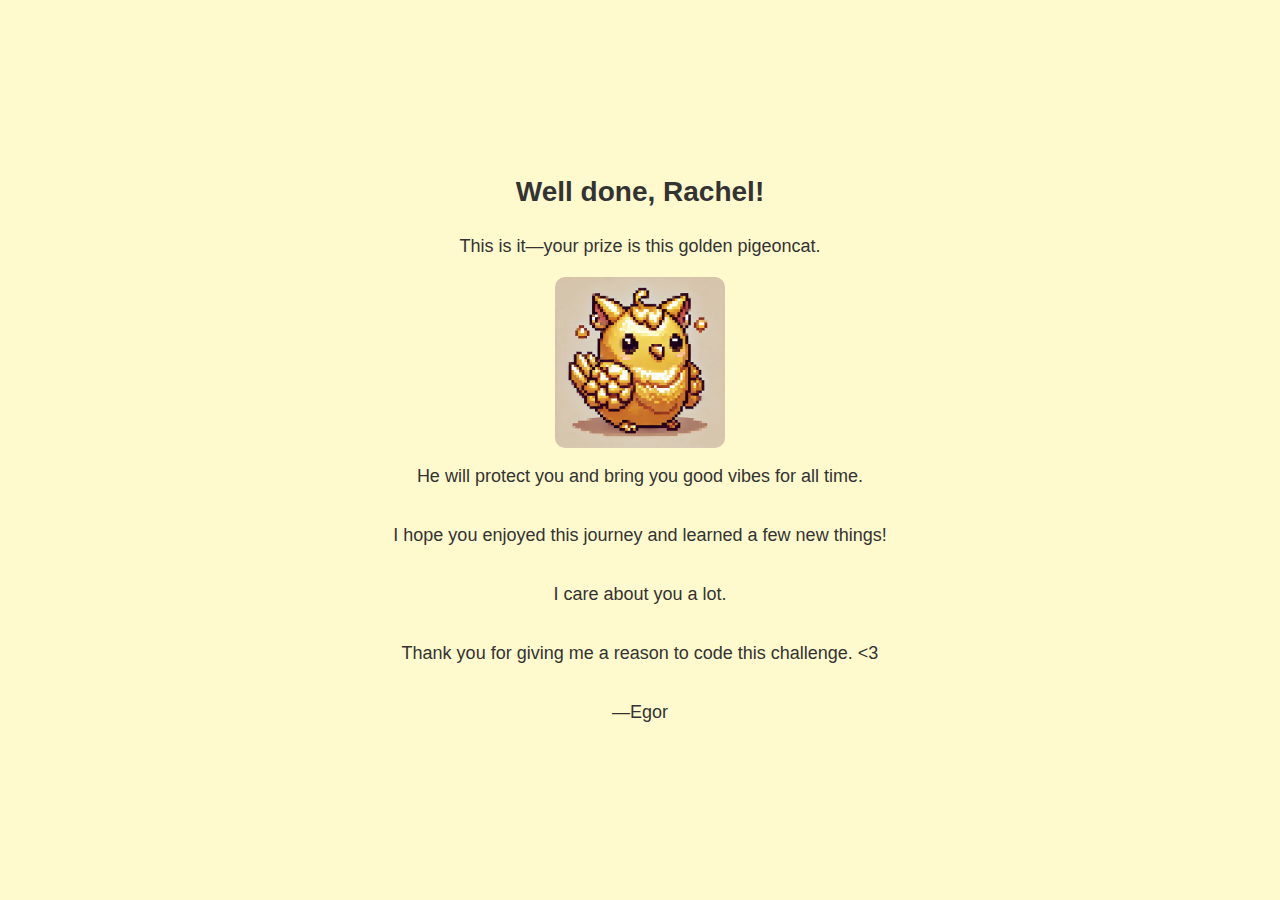
==== pigeoncat.html @ 217994b5 "Update pigeoncat.html" ====
<!DOCTYPE html>
<html lang="en">
<head>
    <meta charset="UTF-8">
    <meta name="viewport" content="width=device-width, initial-scale=1.0">
    <title>Pigeoncat Prize</title>
    <link rel="stylesheet" href="styles.css">
</head>
<body class="pigeoncat-page">
    <div class="content">
        <h1>Well done, Rachel!</h1>
        <p>This is it—your prize is this golden pigeoncat.</p>
        <img src="assets/pigeoncat.webp" alt="Golden Pigeoncat" class="pigeoncat-image">
        <p>He will protect you and bring you good vibes for all time.</p>
        <p>I hope you enjoyed this journey and learned a few new things!</p>
        <p>I care about you a lot.</p>
        <p>Thank you for giving me a reason to code this challenge. <3</p>
        <p>—Egor</p>
    </div>
</body>
</html>
---- styles.css ----
/* Set a soft pastel pink background for the main page */
body {
    background-color: #ffe4e1;
    font-family: Arial, sans-serif;
    display: flex;
    align-items: center;
    justify-content: center;
    height: 100vh;
    margin: 0;
}

/* Background for the pigeoncat page */
body.pigeoncat-page {
    background-color: #fffacd; /* Soft pastel yellow */
    font-family: Arial, sans-serif;
    display: flex;
    align-items: center;
    justify-content: center;
    height: 100vh;
    margin: 0;
    text-align: center;
}

/* Center the content both horizontally and vertically */
.content {
    display: flex;
    flex-direction: column;
    align-items: center;
    text-align: center;
}

/* Style for the main page image, making it three times smaller */
.header-image {
    max-width: 33.33%; /* scales the image to one-third of its original width */
    height: auto;
    margin-bottom: 20px;
}

/* Style for the password label */
.password-label {
    color: #ff69b4; /* Soft pink color */
    font-size: 18px;
    font-weight: bold;
    margin-bottom: 5px;
}

/* Style for the text field */
.text-field {
    padding: 10px;
    font-size: 16px;
    width: 80%;
    max-width: 400px;
    border: 1px solid #ccc;
    border-radius: 5px;
    margin-bottom: 10px; /* Adds a bit of spacing below the input field */
}

/* Style for the submit button */
button {
    padding: 10px 20px;
    font-size: 16px;
    border: none;
    border-radius: 5px;
    cursor: pointer;
    background-color: #ff9999;
    color: white;
    font-weight: bold;
}

/* Style for the result message */
#result-message {
    margin-top: 20px;
    font-weight: bold;
}

/* Styling for the congratulatory message on the pigeoncat page */
h1 {
    color: #333333;
    font-size: 28px;
    margin-bottom: 10px;
}

p {
    color: #333333;
    font-size: 18px;
    margin-bottom: 20px;
}

/* Style for the pigeoncat image */
.pigeoncat-image {
    max-width: 16.67%; /* Resize as needed */
    height: auto;
    border-radius: 10px;
}
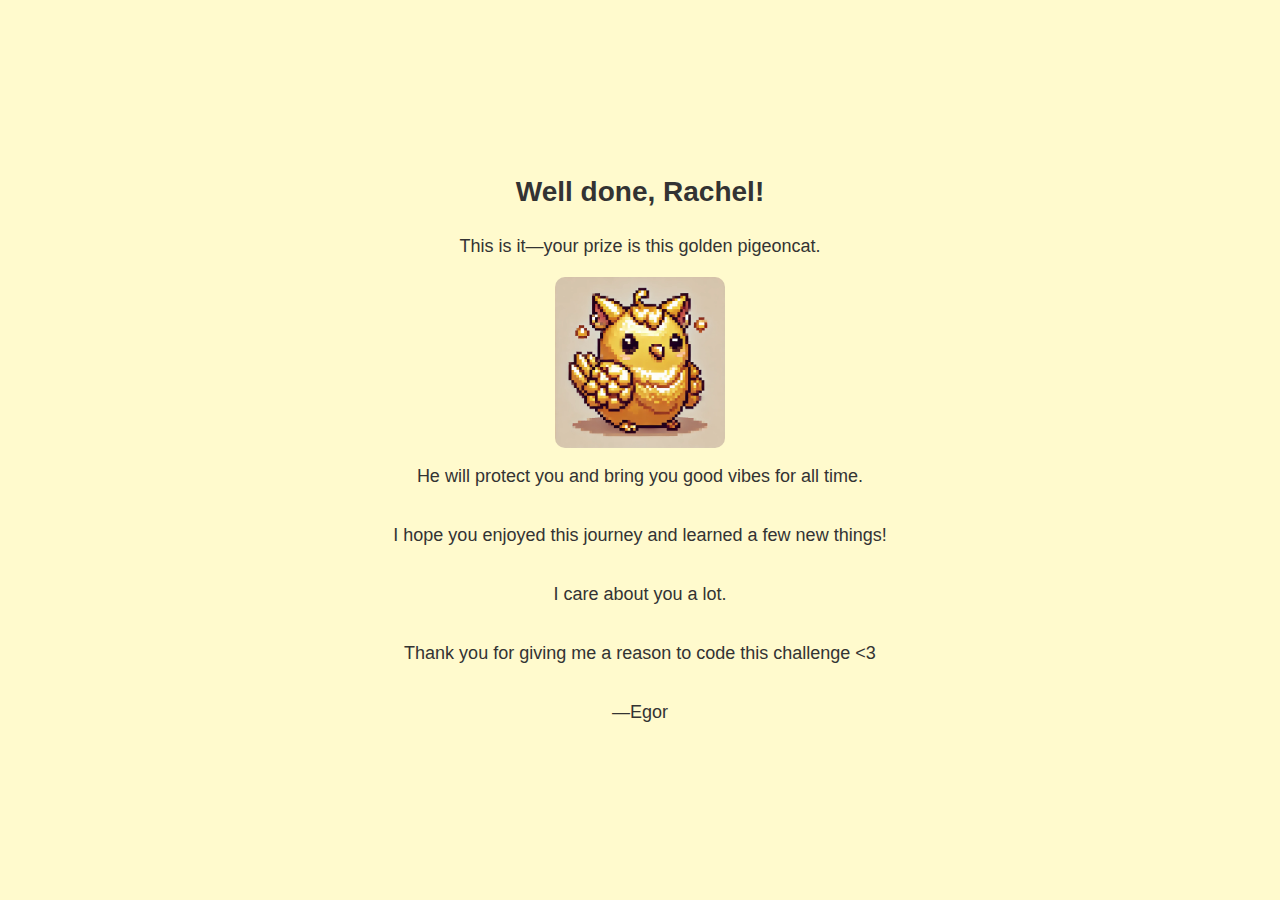
==== commit d7d51a29: "Update pigeoncat.html" ====
--- a/pigeoncat.html
+++ b/pigeoncat.html
@@ -14,7 +14,7 @@
         <p>He will protect you and bring you good vibes for all time.</p>
         <p>I hope you enjoyed this journey and learned a few new things!</p>
         <p>I care about you a lot.</p>
-        <p>Thank you for giving me a reason to code this challenge. <3</p>
+        <p>Thank you for giving me a reason to code this challenge <3</p>
         <p>—Egor</p>
     </div>
 </body>
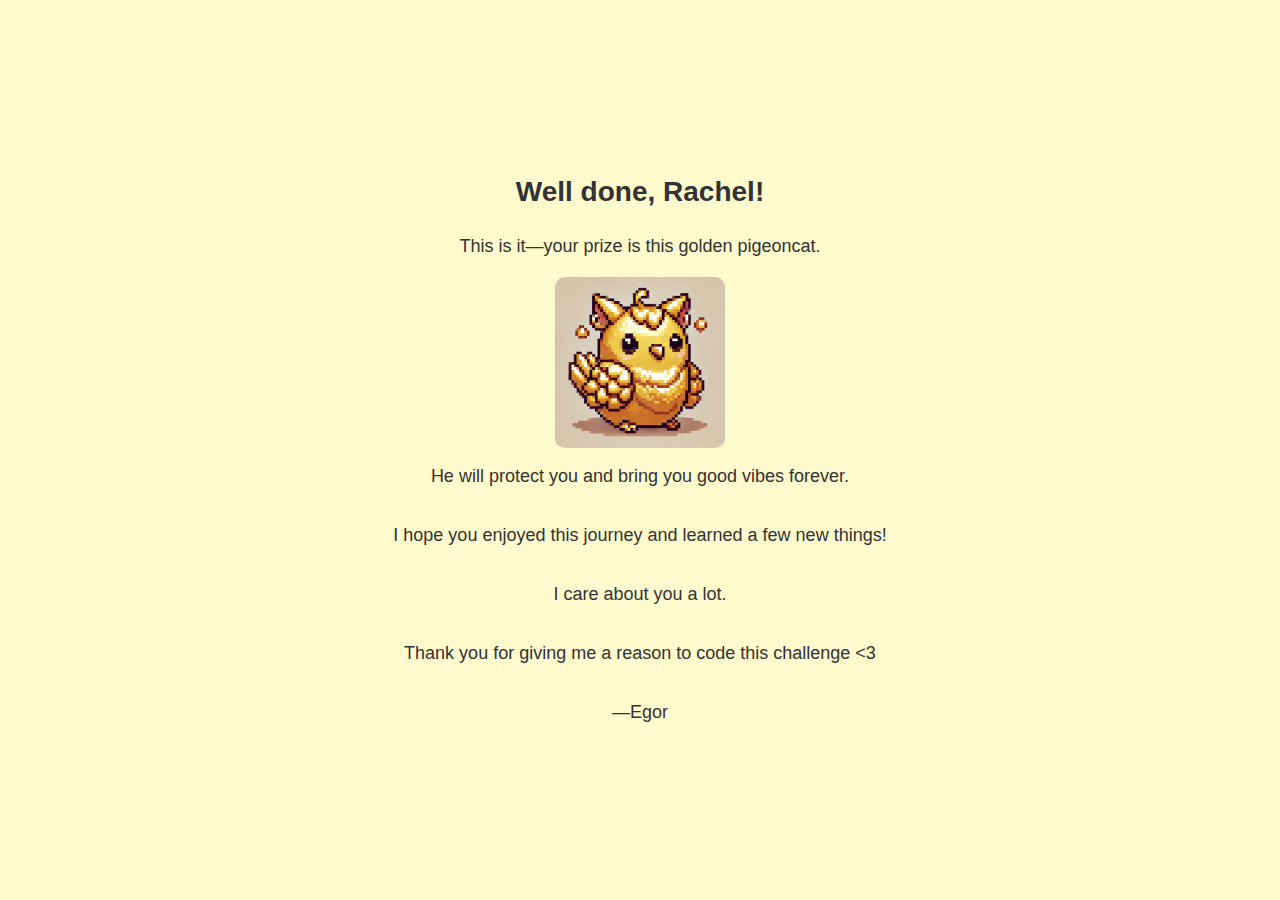
==== commit 8141edff: "Update pigeoncat.html" ====
--- a/pigeoncat.html
+++ b/pigeoncat.html
@@ -11,7 +11,7 @@
         <h1>Well done, Rachel!</h1>
         <p>This is it—your prize is this golden pigeoncat.</p>
         <img src="assets/pigeoncat.webp" alt="Golden Pigeoncat" class="pigeoncat-image">
-        <p>He will protect you and bring you good vibes for all time.</p>
+        <p>He will protect you and bring you good vibes forever.</p>
         <p>I hope you enjoyed this journey and learned a few new things!</p>
         <p>I care about you a lot.</p>
         <p>Thank you for giving me a reason to code this challenge <3</p>
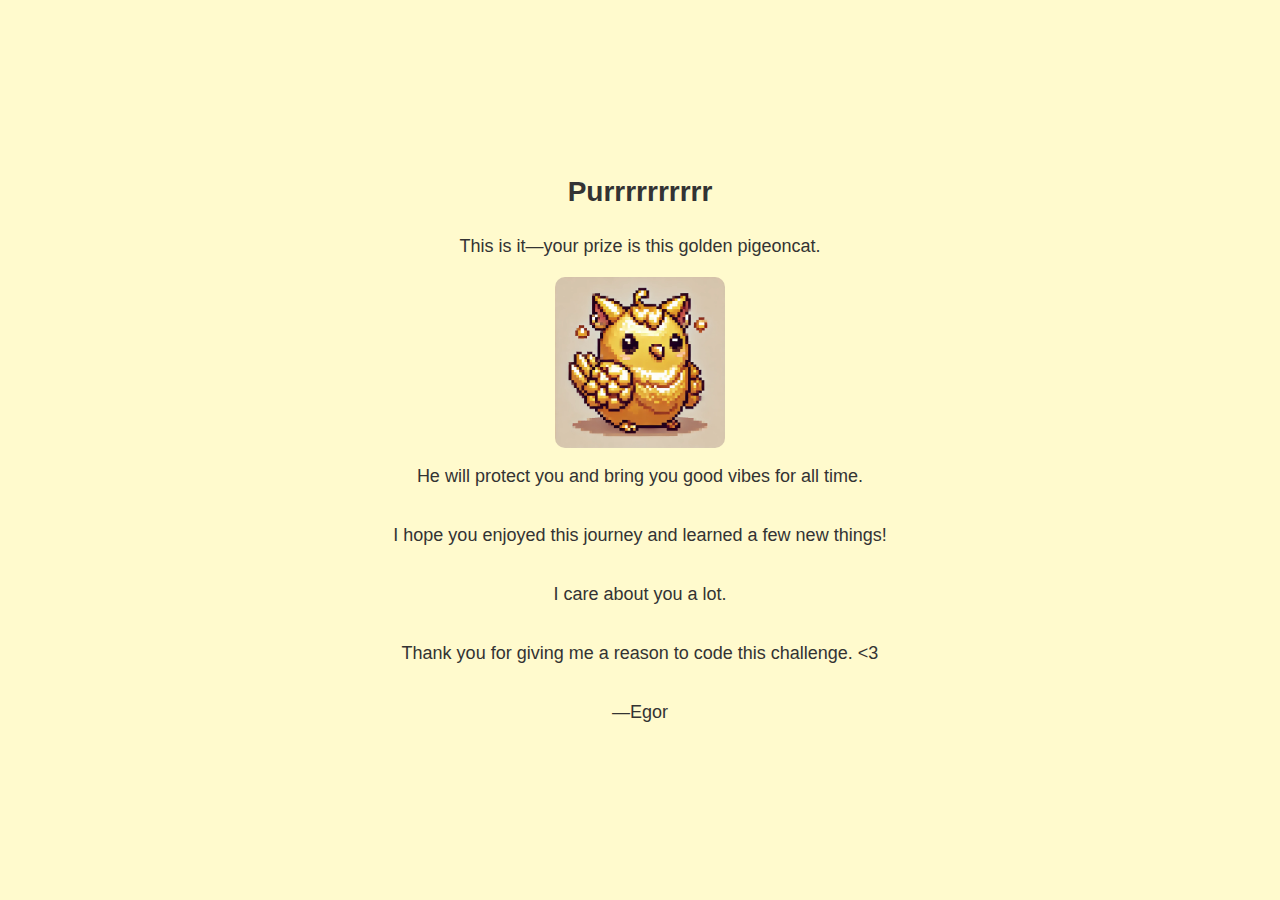
==== commit bc48cdad: "Update pigeoncat.html" ====
--- a/pigeoncat.html
+++ b/pigeoncat.html
@@ -3,18 +3,19 @@
 <head>
     <meta charset="UTF-8">
     <meta name="viewport" content="width=device-width, initial-scale=1.0">
-    <title>Pigeoncat Prize</title>
+    <title>Challenge!</title>
     <link rel="stylesheet" href="styles.css">
+    <link rel="icon" href="assets/header_pigeon.webp" type="image/webp">
 </head>
 <body class="pigeoncat-page">
     <div class="content">
-        <h1>Well done, Rachel!</h1>
+        <h1>Purrrrrrrrrr</h1>
         <p>This is it—your prize is this golden pigeoncat.</p>
         <img src="assets/pigeoncat.webp" alt="Golden Pigeoncat" class="pigeoncat-image">
-        <p>He will protect you and bring you good vibes forever.</p>
+        <p>He will protect you and bring you good vibes for all time.</p>
         <p>I hope you enjoyed this journey and learned a few new things!</p>
         <p>I care about you a lot.</p>
-        <p>Thank you for giving me a reason to code this challenge <3</p>
+        <p>Thank you for giving me a reason to code this challenge. <3</p>
         <p>—Egor</p>
     </div>
 </body>
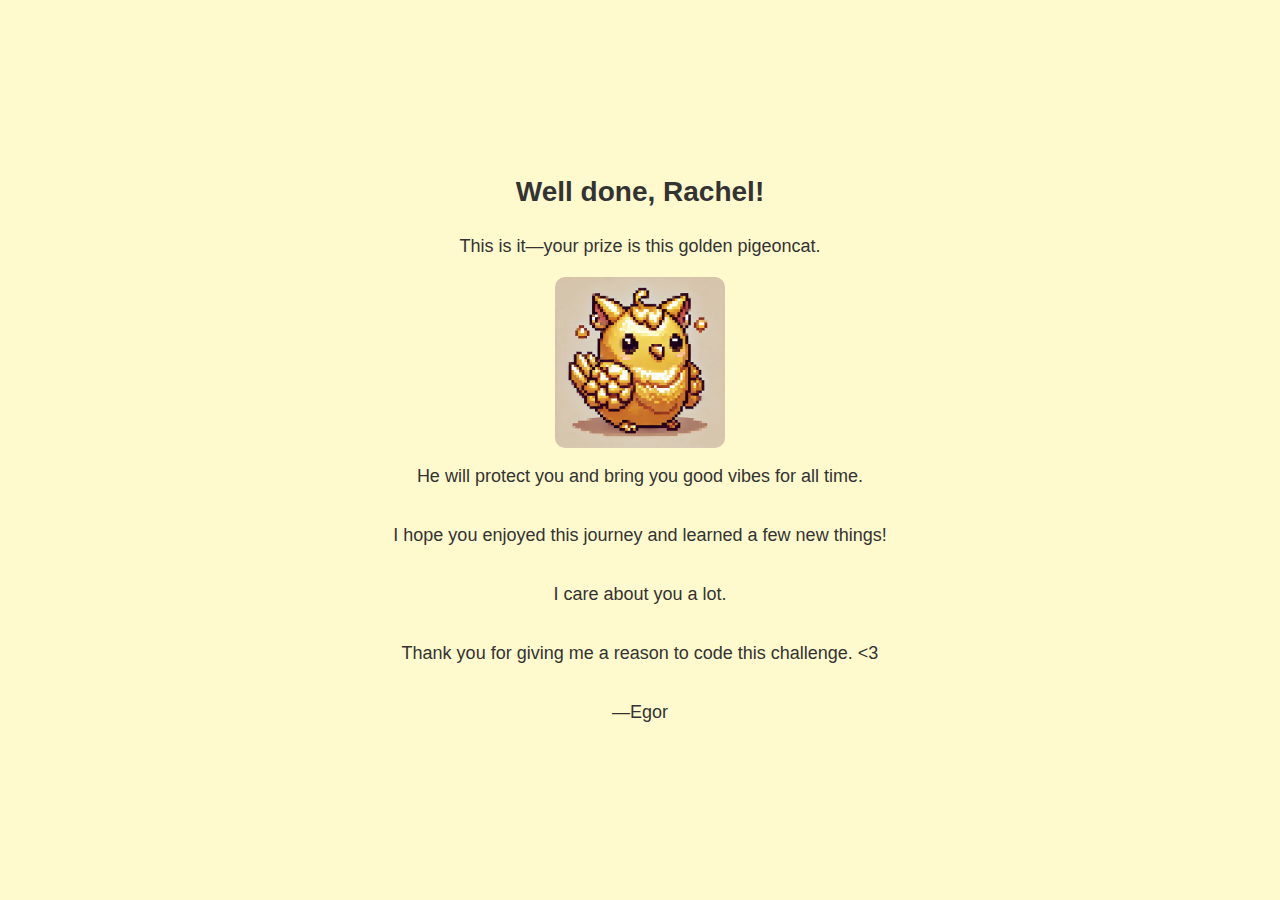
==== commit c3c7173c: "Ooops... I shouldn't blindly copy from the generated code next time, lol" ====
--- a/pigeoncat.html
+++ b/pigeoncat.html
@@ -9,7 +9,7 @@
 </head>
 <body class="pigeoncat-page">
     <div class="content">
-        <h1>Purrrrrrrrrr</h1>
+        <h1>Well done, Rachel!</h1>
         <p>This is it—your prize is this golden pigeoncat.</p>
         <img src="assets/pigeoncat.webp" alt="Golden Pigeoncat" class="pigeoncat-image">
         <p>He will protect you and bring you good vibes for all time.</p>
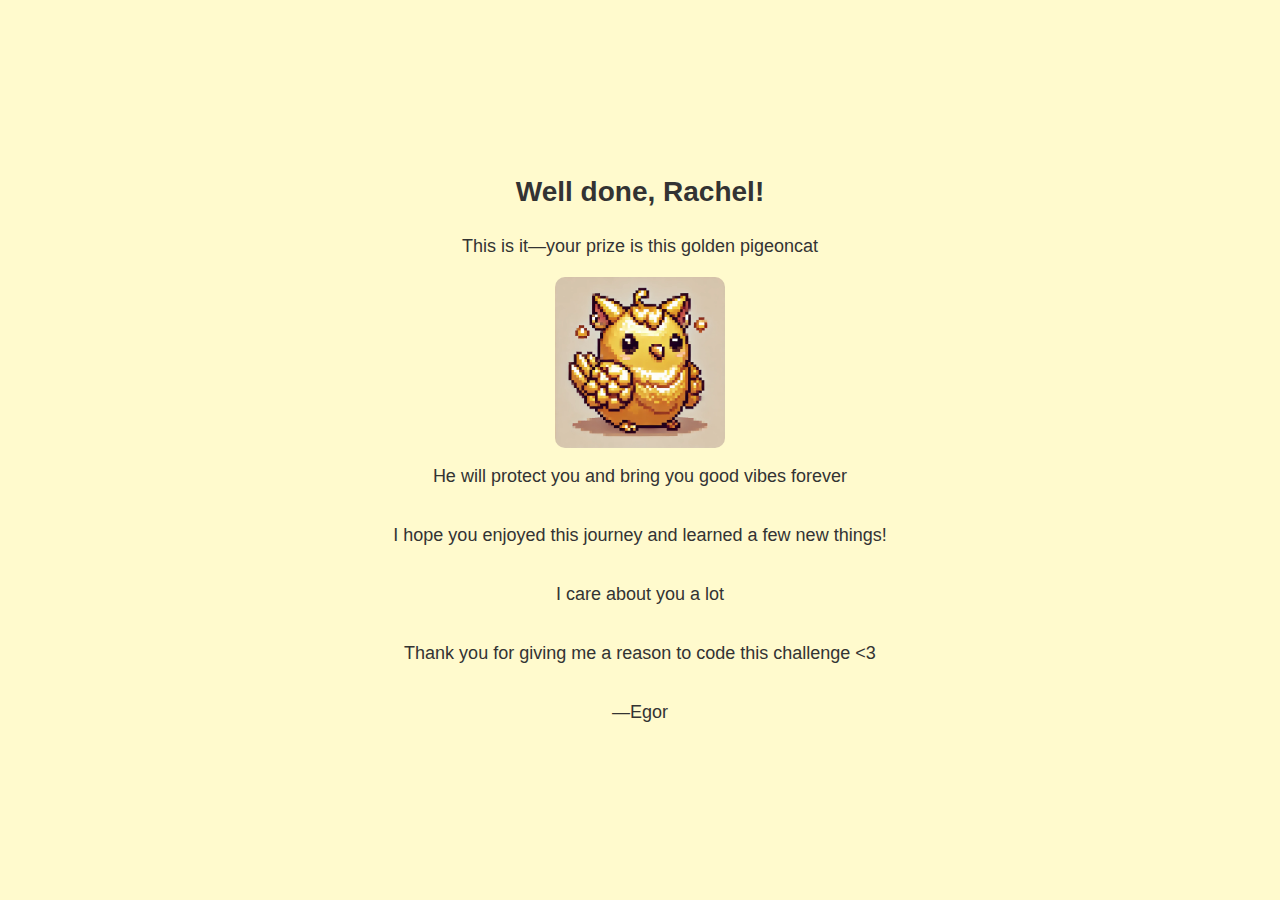
==== commit f0870641: "Update pigeoncat.html" ====
--- a/pigeoncat.html
+++ b/pigeoncat.html
@@ -10,12 +10,12 @@
 <body class="pigeoncat-page">
     <div class="content">
         <h1>Well done, Rachel!</h1>
-        <p>This is it—your prize is this golden pigeoncat.</p>
+        <p>This is it—your prize is this golden pigeoncat</p>
         <img src="assets/pigeoncat.webp" alt="Golden Pigeoncat" class="pigeoncat-image">
-        <p>He will protect you and bring you good vibes for all time.</p>
+        <p>He will protect you and bring you good vibes forever</p>
         <p>I hope you enjoyed this journey and learned a few new things!</p>
-        <p>I care about you a lot.</p>
-        <p>Thank you for giving me a reason to code this challenge. <3</p>
+        <p>I care about you a lot</p>
+        <p>Thank you for giving me a reason to code this challenge <3</p>
         <p>—Egor</p>
     </div>
 </body>
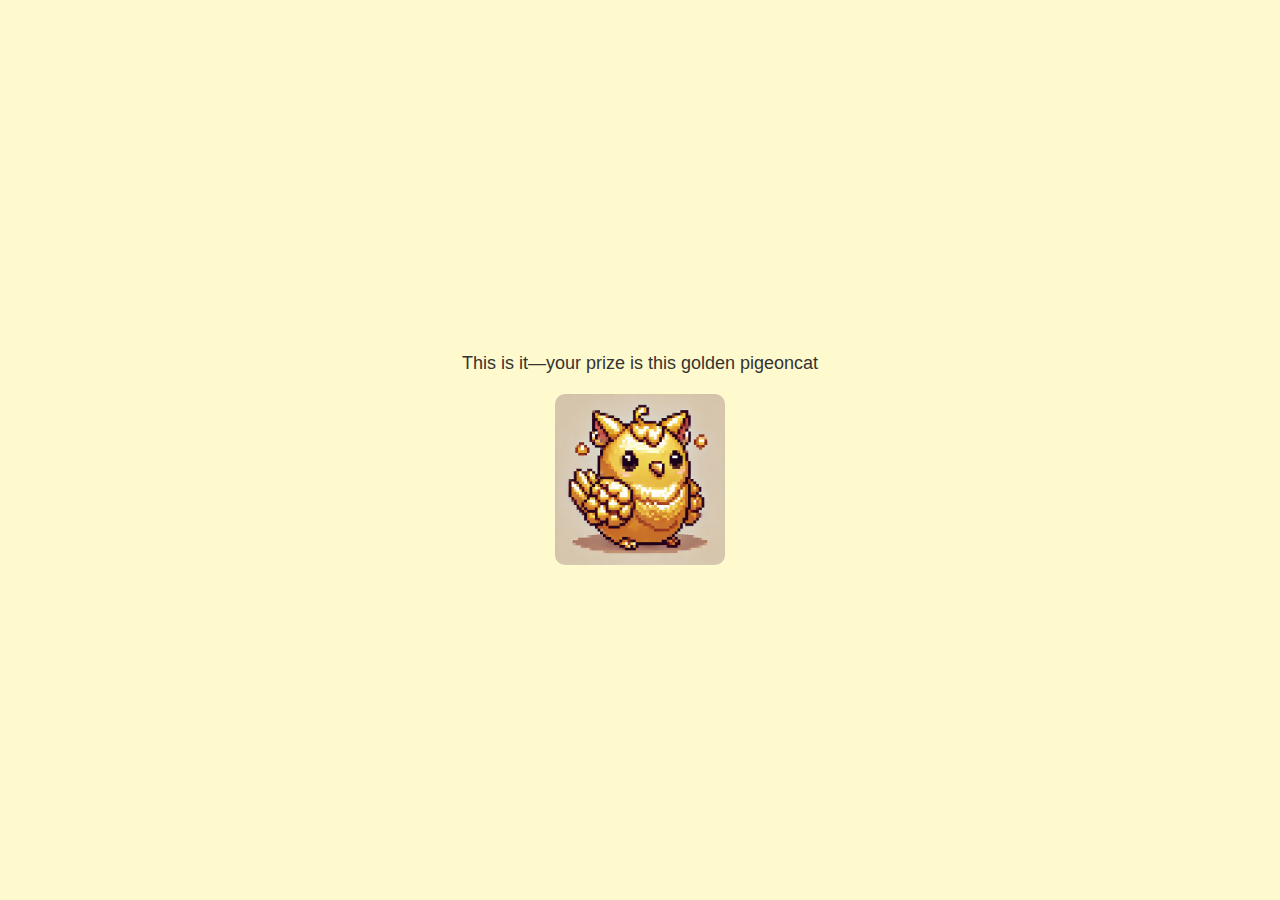
==== commit dfd847e0: "Update pigeoncat.html" ====
--- a/pigeoncat.html
+++ b/pigeoncat.html
@@ -3,20 +3,15 @@
 <head>
     <meta charset="UTF-8">
     <meta name="viewport" content="width=device-width, initial-scale=1.0">
-    <title>Challenge!</title>
+    <title>Purrrrrrrr!</title>
     <link rel="stylesheet" href="styles.css">
     <link rel="icon" href="assets/header_pigeon.webp" type="image/webp">
 </head>
 <body class="pigeoncat-page">
     <div class="content">
-        <h1>Well done, Rachel!</h1>
         <p>This is it—your prize is this golden pigeoncat</p>
         <img src="assets/pigeoncat.webp" alt="Golden Pigeoncat" class="pigeoncat-image">
-        <p>He will protect you and bring you good vibes forever</p>
-        <p>I hope you enjoyed this journey and learned a few new things!</p>
-        <p>I care about you a lot</p>
-        <p>Thank you for giving me a reason to code this challenge <3</p>
-        <p>—Egor</p>
+
     </div>
 </body>
 </html>
